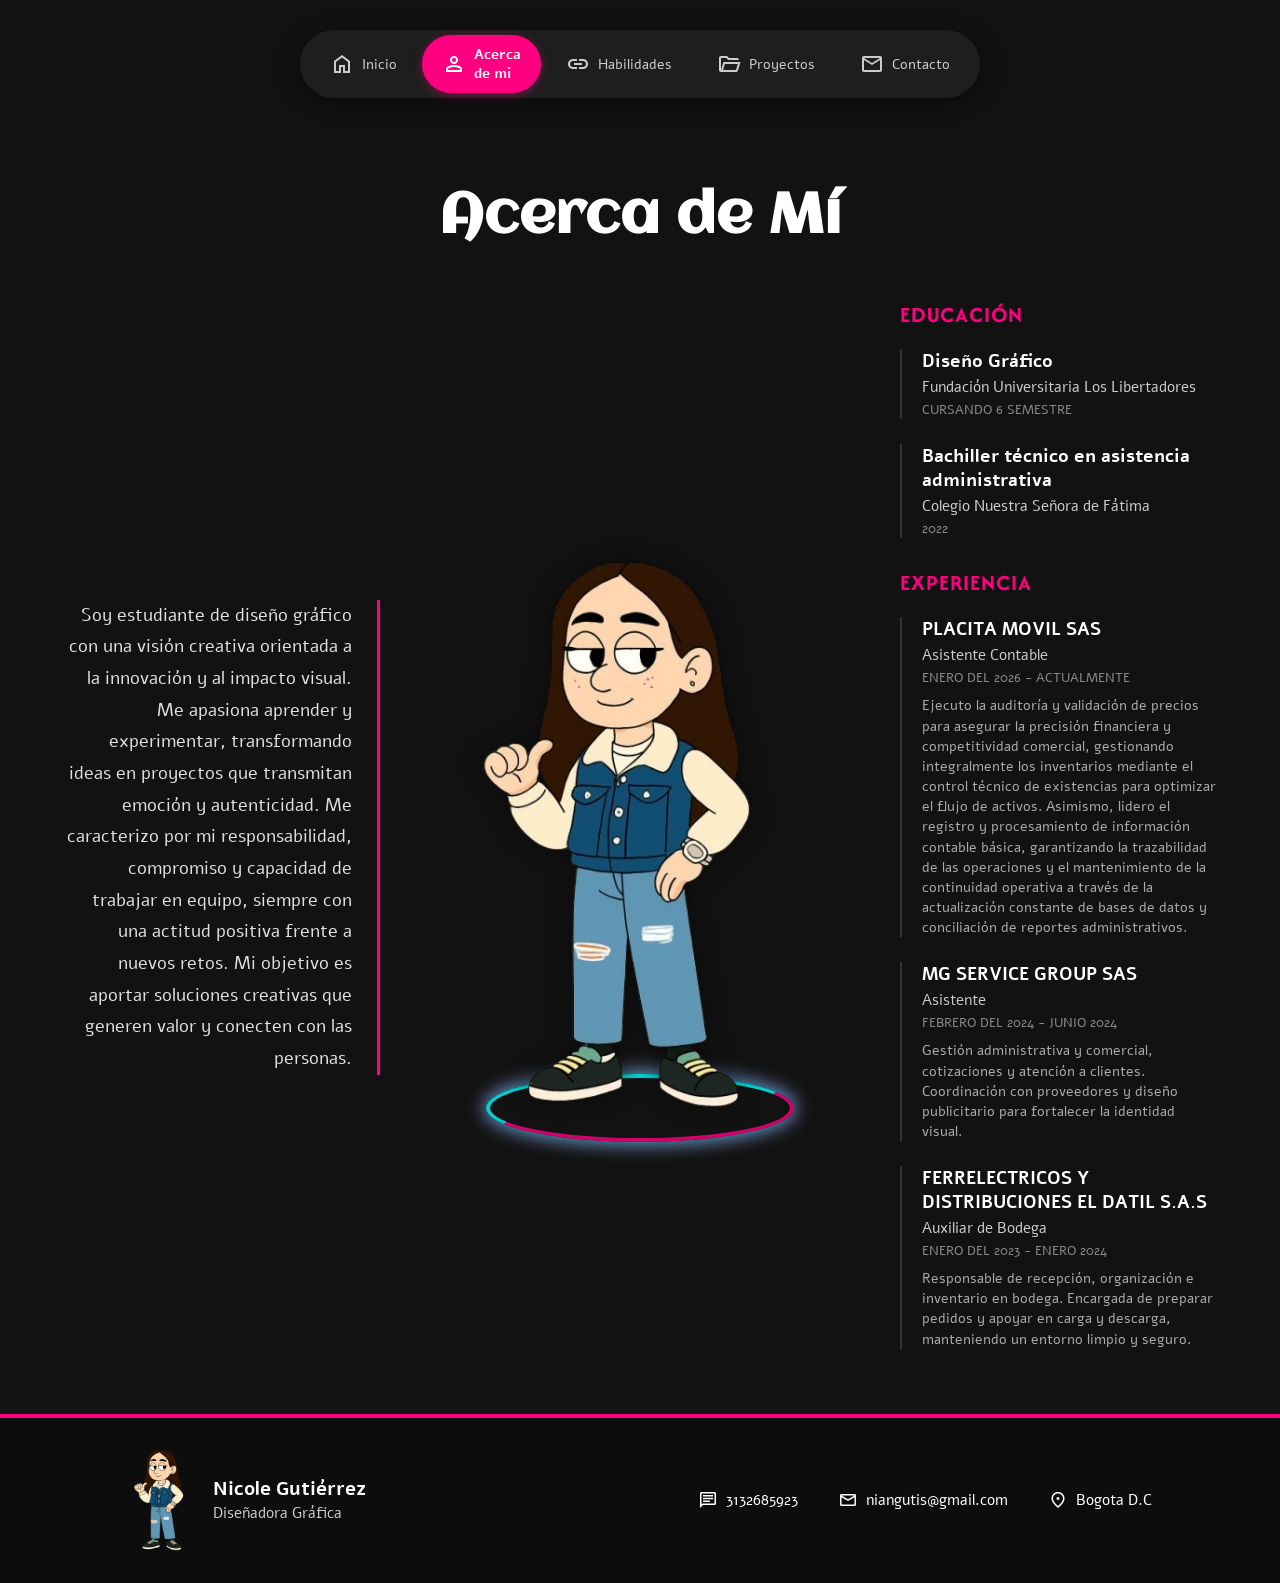
==== acerca-de.html @ ad526750 "Inicio Inicio" ====
<!DOCTYPE html>
<html lang="es" class="notranslate">

<head>
    <meta charset="UTF-8">
    <meta name="google" content="notranslate">
    <meta name="viewport" content="width=device-width, initial-scale=1.0">
    <title>Acerca de Mí - Nicole Gutiérrez</title>

    <link rel="preconnect" href="https://fonts.googleapis.com">
    <link rel="preconnect" href="https://fonts.gstatic.com" crossorigin>
    <link
        href="https://fonts.googleapis.com/css2?family=Aclonica&family=Afacad:wght@400;700&family=Alef:wght@400;700&display=swap"
        rel="stylesheet">
    <link rel="stylesheet"
        href="https://fonts.googleapis.com/css2?family=Material+Symbols+Outlined:opsz,wght,FILL,GRAD@24,400,0,0" />
    <link rel="stylesheet" href="https://cdnjs.cloudflare.com/ajax/libs/animate.css/4.1.1/animate.min.css" />

    <style>
        body,
        html {
            margin: 0;
            padding: 0;
            min-height: 100%;
            background-color: #121212;
            font-family: 'Alef', sans-serif;
            color: white;
            overflow-x: hidden;
        }

        h1,
        h2 {
            font-family: 'Aclonica', sans-serif;
        }

        .material-symbols-outlined {
            font-family: 'Material Symbols Outlined' !important;
            font-feature-settings: 'liga';
            -webkit-font-smoothing: antialiased;
        }

        .barra-nav {
            position: fixed;
            top: 30px;
            left: 50%;
            transform: translateX(-50%);
            background: #1e1e1e;
            padding: 5px 10px;
            border-radius: 50px;
            display: flex;
            align-items: center;
            gap: 5px;
            z-index: 1000;
            box-shadow: 0 4px 20px rgba(0, 0, 0, 0.5);
        }

        .barra-nav a {
            color: #cccccc;
            text-decoration: none;
            font-size: 14px;
            padding: 10px 20px;
            border-radius: 30px;
            display: flex;
            align-items: center;
            gap: 8px;
            transition: 0.3s;
            font-family: 'Alef', sans-serif;
        }

        @media (min-width: 993px) {
            .barra-nav a.activo {
                background-color: #FF0080;
                color: white;
                font-weight: bold;
                box-shadow: 0 2px 10px rgba(255, 0, 128, 0.4);
            }

            .barra-nav a:not(.activo):hover {
                background-color: rgba(255, 255, 255, 0.1);
                color: white;
            }
        }

        .seccion-acerca {
            padding: 140px 5% 40px;
            min-height: 80vh;
            display: flex;
            flex-direction: column;
            align-items: center;
        }

        .titulo-pagina {
            font-size: 3.5rem;
            margin-bottom: 50px;
            text-align: center;
            color: white;
        }

        .contenedor-grid {
            display: grid;
            grid-template-columns: 1fr 400px 1fr;
            gap: 40px;
            width: 100%;
            max-width: 1400px;
            align-items: center;
        }

        .columna-izquierda {
            text-align: right;
            padding-right: 20px;
        }

        .columna-centro {
            display: flex;
            justify-content: center;
            align-items: center;
            position: relative;
        }

        .columna-derecha {
            text-align: left;
            padding-left: 20px;
        }

        .parrafo-bio {
            font-size: 1.1rem;
            line-height: 1.8;
            color: #e0e0e0;
            border-right: 3px solid #FF0080;
            padding-right: 25px;
        }

        .contenedor-imagen {
            position: relative;
            width: 100%;
            display: flex;
            justify-content: center;
        }

        .img-nicole {
            width: 100%;
            height: auto;
            max-width: 380px;
            z-index: 10;
            filter: drop-shadow(0 0 10px rgba(0, 0, 0, 0.5));
            animation: flotar 4s ease-in-out infinite;
        }

        .aro-neon {
            position: absolute;
            bottom: -20px;
            left: 50%;
            width: 300px;
            height: 60px;
            border-radius: 50%;
            transform: translateX(-50%);
            z-index: 1;
            background: transparent;
            border: 4px solid transparent;
            border-left-color: #00FFFF;
            border-right-color: #FF0080;
            border-top-color: #00FFFF;
            border-bottom-color: #FF0080;
            box-shadow: 0 0 20px #00FFFF, 0 0 20px #FF0080;
            opacity: 0.8;
        }

        .titulo-seccion-info {
            font-family: 'Afacad', sans-serif;
            color: #FF0080;
            font-size: 1.4rem;
            margin-bottom: 20px;
            margin-top: 30px;
            text-transform: uppercase;
            letter-spacing: 1px;
            font-weight: 700;
        }

        .titulo-seccion-info:first-child {
            margin-top: 0;
        }

        .lista-info {
            list-style: none;
            padding: 0;
            margin: 0;
        }

        .item-info {
            margin-bottom: 25px;
            position: relative;
            padding-left: 20px;
            border-left: 2px solid #333;
            transition: 0.3s;
        }

        .item-info:hover {
            border-left-color: #00FFFF;
        }

        .nombre-item {
            display: block;
            font-weight: bold;
            font-size: 1.1rem;
            color: white;
            margin-bottom: 4px;
        }

        .lugar-item {
            display: block;
            font-size: 0.95rem;
            color: #ccc;
            margin-bottom: 4px;
        }

        .fecha-item {
            display: block;
            font-size: 0.8rem;
            color: #888;
            margin-bottom: 8px;
            text-transform: uppercase;
        }

        .descripcion-item {
            font-size: 0.9rem;
            color: #aaa;
            line-height: 1.4;
            margin: 0;
        }

        @keyframes flotar {
            0% {
                transform: translateY(0px);
            }

            50% {
                transform: translateY(-15px);
            }

            100% {
                transform: translateY(0px);
            }
        }

        .pie-pagina {
            background-color: #0d0d0d;
            border-top: 4px solid #FF0080;
            color: white;
            font-family: 'Alef', sans-serif;
            display: flex;
            justify-content: space-between;
            align-items: center;
            padding: 30px 10%;
            margin-top: 0;
        }

        .identidad-pie {
            display: flex;
            align-items: center;
            gap: 15px;
        }

        .avatar-pie {
            width: 70px;
            height: auto;
            border-radius: 0;
            object-fit: contain;
        }

        .info-pie h4 {
            margin: 0;
            font-size: 1.2rem;
            font-weight: bold;
        }

        .info-pie span {
            color: #cccccc;
            font-size: 0.95rem;
        }

        .contacto-pie {
            display: flex;
            flex-direction: row;
            gap: 40px;
        }

        .item-contacto {
            display: flex;
            align-items: center;
            gap: 8px;
            font-size: 0.95rem;
        }

        .item-contacto .material-symbols-outlined {
            color: white;
            font-size: 20px !important;
        }

        @media (max-width: 992px) {
            .seccion-acerca {
                padding: 40px 5% 60px;
            }

            .contenedor-grid {
                grid-template-columns: 1fr;
                gap: 50px;
            }

            .titulo-pagina {
                font-size: 2.5rem;
                margin-bottom: 30px;
            }

            .columna-izquierda {
                order: 2;
                text-align: justify;
                padding-right: 0;
            }

            .parrafo-bio {
                border-right: none;
                border-left: 3px solid #FF0080;
                padding-right: 0;
                padding-left: 15px;
            }

            .columna-centro {
                order: 1;
            }

            .img-nicole {
                max-width: 280px;
            }

            .aro-neon {
                width: 220px;
            }

            .columna-derecha {
                order: 3;
                padding-left: 0;
            }

            .barra-nav {
                top: auto;
                bottom: -2px;
                left: 0;
                width: 100%;
                transform: none;
                background: #181818;
                border-radius: 25px 25px 0 0;
                justify-content: space-around;
                align-items: flex-end;
                padding: 15px 0 20px;
                box-shadow: 0 -5px 20px rgba(0, 0, 0, 0.5);
            }

            .barra-nav a {
                flex-direction: column;
                padding: 0;
                font-size: 10px;
                color: #888;
                flex: 1;
                background: none !important;
                box-shadow: none !important;
            }

            .link-acerca {
                order: 1;
            }

            .link-habilidades {
                order: 2;
            }

            .link-inicio {
                order: 3;
            }

            .link-proyectos {
                order: 4;
            }

            .link-contacto {
                order: 5;
            }

            .link-inicio .material-symbols-outlined {
                background: white;
                color: black !important;
                width: 55px;
                height: 55px;
                border-radius: 50%;
                display: flex;
                align-items: center;
                justify-content: center;
                font-size: 28px;
                margin: 0 auto;
                transform: translateY(-35px);
                border: 6px solid #121212;
                box-shadow: 0 5px 10px rgba(0, 0, 0, 0.5);
            }

            .link-inicio span:not(.material-symbols-outlined) {
                margin-top: -28px;
                font-weight: bold;
                color: white;
            }

            .barra-nav a.activo:not(.link-inicio) {
                color: #FF0080;
            }

            .barra-nav a.activo:not(.link-inicio) .material-symbols-outlined {
                color: #FF0080;
            }

            .barra-nav a:not(.activo) {
                color: #aaa;
            }

            .barra-nav a:not(.activo) .material-symbols-outlined {
                color: white;
            }

            .pie-pagina {
                flex-direction: row;
                justify-content: space-between;
                padding: 15px 3%;
                padding-bottom: 100px;
            }

            .identidad-pie {
                gap: 8px;
            }

            .avatar-pie {
                width: 45px;
            }

            .info-pie h4 {
                font-size: 0.9rem;
                margin-bottom: 2px;
            }

            .info-pie span {
                font-size: 0.7rem;
            }

            .contacto-pie {
                flex-direction: column;
                gap: 5px;
                align-items: flex-start;
            }

            .item-contacto {
                font-size: 0.7rem;
                white-space: nowrap;
            }

            .item-contacto .material-symbols-outlined {
                font-size: 16px !important;
            }
        }
    </style>
</head>

<body>

    <nav class="barra-nav notranslate">
        <a href="index.html" class="link-inicio"><span
                class="material-symbols-outlined">home</span><span>Inicio</span></a>
        <a href="acerca-de.html" class="activo link-acerca"><span
                class="material-symbols-outlined">person</span><span>Acerca de mi</span></a>
        <a href="habilidades.html" class="link-habilidades"><span
                class="material-symbols-outlined">link</span><span>Habilidades</span></a>
        <a href="proyectos.html" class="link-proyectos"><span
                class="material-symbols-outlined">folder_open</span><span>Proyectos</span></a>
        <a href="contacto.html" class="link-contacto"><span
                class="material-symbols-outlined">mail</span><span>Contacto</span></a>
    </nav>

    <section class="seccion-acerca">
        <h1 class="titulo-pagina wow animate__animated animate__fadeInDown">Acerca de Mí</h1>

        <div class="contenedor-grid">

            <div class="columna-izquierda wow animate__animated animate__fadeInLeft">
                <p class="parrafo-bio">
                    Soy estudiante de diseño gráfico con una visión creativa orientada a la innovación y al impacto
                    visual. Me apasiona aprender y experimentar, transformando ideas en proyectos que transmitan emoción
                    y autenticidad. Me caracterizo por mi responsabilidad, compromiso y capacidad de trabajar en equipo,
                    siempre con una actitud positiva frente a nuevos retos. Mi objetivo es aportar soluciones creativas
                    que generen valor y conecten con las personas.
                </p>
            </div>

            <div class="columna-centro wow animate__animated animate__zoomIn">
                <div class="contenedor-imagen">
                    <img src="./images/acercade.png" alt="Avatar Nicole" class="img-nicole">
                    <div class="aro-neon"></div>
                </div>
            </div>

            <div class="columna-derecha wow animate__animated animate__fadeInRight">

                <h3 class="titulo-seccion-info">Educación</h3>
                <ul class="lista-info">
                    <li class="item-info">
                        <span class="nombre-item">Diseño Gráfico</span>
                        <span class="lugar-item">Fundación Universitaria Los Libertadores</span>
                        <span class="fecha-item">Cursando 6 semestre</span>
                    </li>
                    <li class="item-info">
                        <span class="nombre-item">Bachiller técnico en asistencia administrativa</span>
                        <span class="lugar-item">Colegio Nuestra Señora de Fátima</span>
                        <span class="fecha-item">2022</span>
                    </li>
                </ul>

                <h3 class="titulo-seccion-info">Experiencia</h3>
                <ul class="lista-info">

                    <li class="item-info">
                        <span class="nombre-item">PLACITA MOVIL SAS</span>
                        <span class="lugar-item">Asistente Contable</span>
                        <span class="fecha-item">Enero del 2026 - Actualmente</span>
                        <p class="descripcion-item">Ejecuto la auditoría y validación de precios para asegurar la
                            precisión financiera y competitividad comercial, gestionando
                            integralmente los inventarios mediante el control técnico de existencias para optimizar el
                            flujo de activos. Asimismo, lidero el registro y procesamiento
                            de información contable básica, garantizando la trazabilidad de las operaciones y el
                            mantenimiento de la continuidad operativa a través de la actualización
                            constante de bases de datos y conciliación de reportes administrativos.</p>
                    </li>

                    <li class="item-info">
                        <span class="nombre-item">MG SERVICE GROUP SAS</span>
                        <span class="lugar-item">Asistente</span>
                        <span class="fecha-item">Febrero del 2024 - Junio 2024</span>
                        <p class="descripcion-item">Gestión administrativa y comercial, cotizaciones y atención a
                            clientes. Coordinación con proveedores y diseño publicitario para fortalecer la identidad
                            visual.</p>
                    </li>

                    <li class="item-info">
                        <span class="nombre-item">FERRELECTRICOS Y DISTRIBUCIONES EL DATIL S.A.S</span>
                        <span class="lugar-item">Auxiliar de Bodega</span>
                        <span class="fecha-item">Enero del 2023 - Enero 2024</span>
                        <p class="descripcion-item">Responsable de recepción, organización e inventario en bodega.
                            Encargada de preparar pedidos y apoyar en carga y descarga, manteniendo un entorno limpio y
                            seguro.</p>
                    </li>




                </ul>

            </div>
        </div>
    </section>

    <footer class="pie-pagina">
        <div class="identidad-pie">
            <img src="./images/acercade.png" alt="Avatar" class="avatar-pie">
            <div class="info-pie">
                <h4>Nicole Gutiérrez</h4>
                <span>Diseñadora Gráfica</span>
            </div>
        </div>

        <div class="contacto-pie">
            <div class="item-contacto">
                <span class="material-symbols-outlined">chat</span>
                <span>3132685923</span>
            </div>
            <div class="item-contacto">
                <span class="material-symbols-outlined">mail</span>
                <span>niangutis@gmail.com</span>
            </div>
            <div class="item-contacto">
                <span class="material-symbols-outlined">location_on</span>
                <span>Bogota D.C</span>
            </div>
        </div>
    </footer>

    <script src="https://cdnjs.cloudflare.com/ajax/libs/wow/1.1.2/wow.min.js"></script>
    <script>
        new WOW().init();
    </script>
</body>

</html>
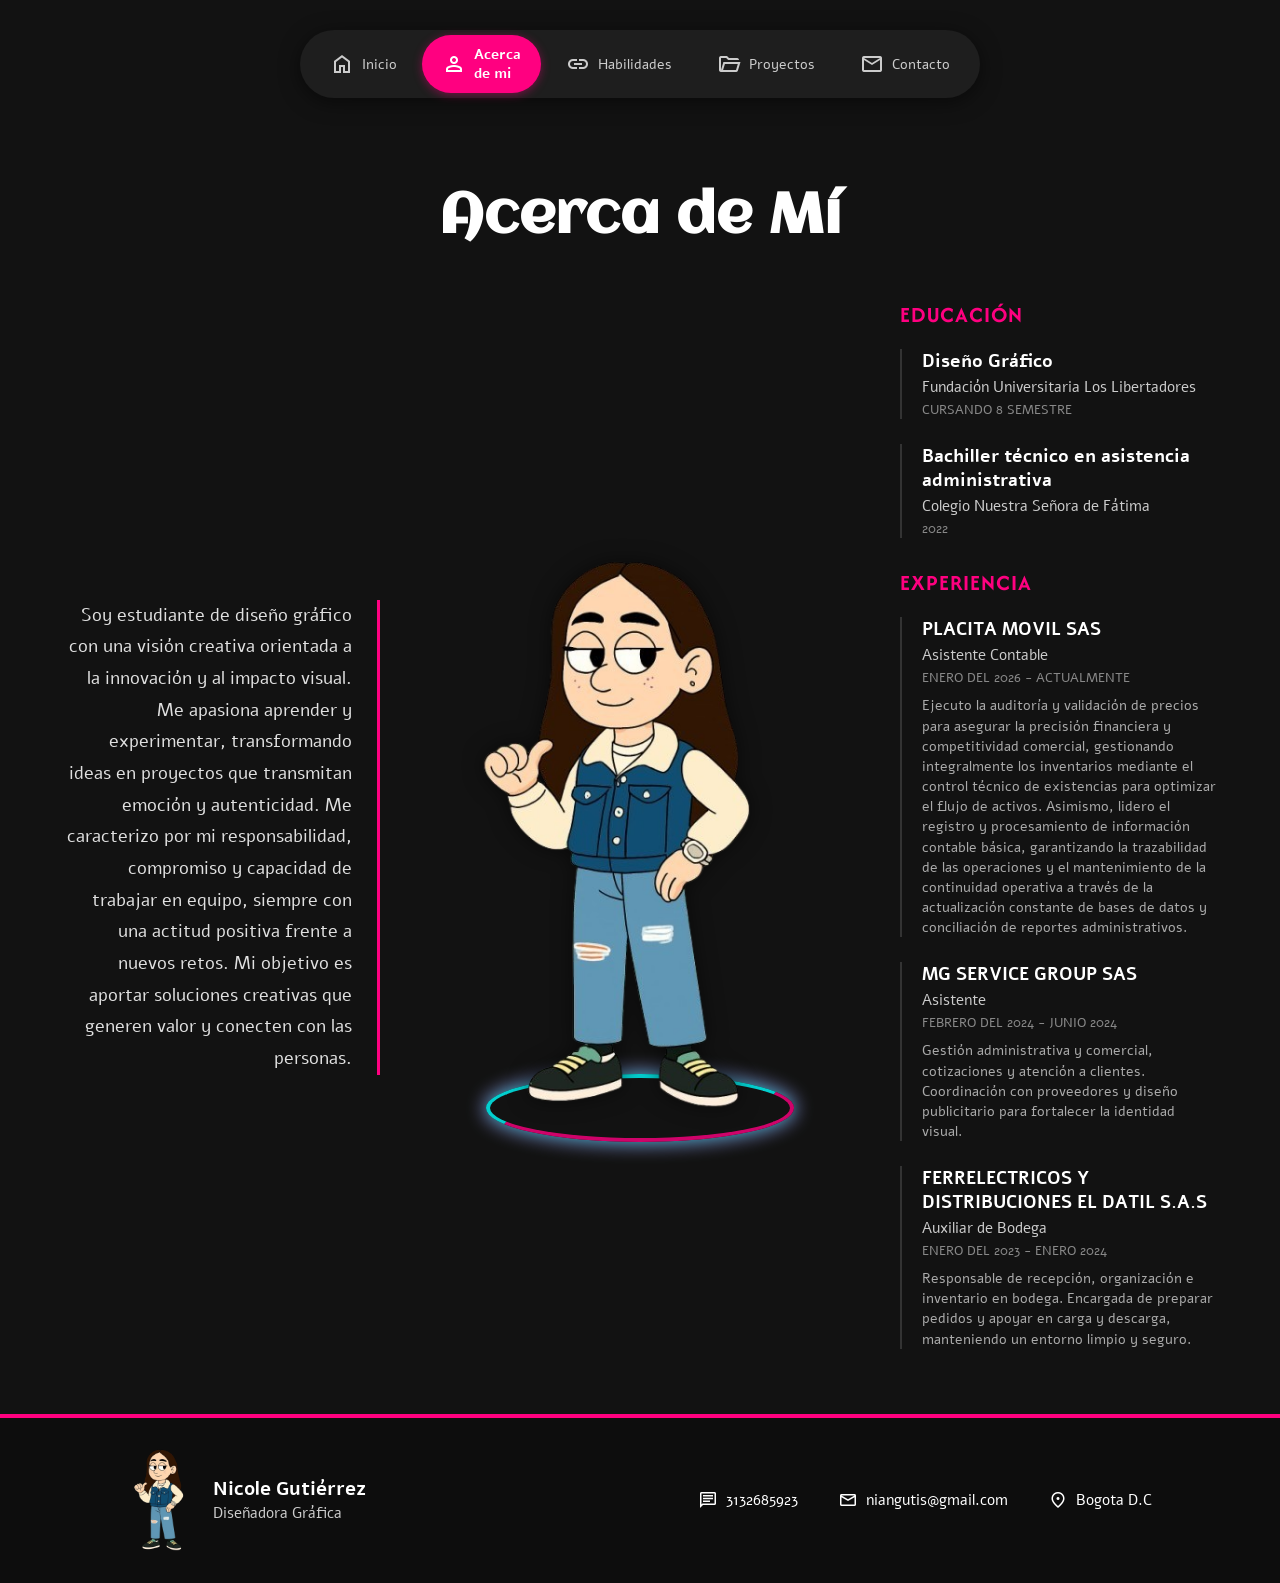
==== commit 6aae9b11: "Update acerca-de.html" ====
--- a/acerca-de.html
+++ b/acerca-de.html
@@ -509,7 +509,7 @@
                     <li class="item-info">
                         <span class="nombre-item">Diseño Gráfico</span>
                         <span class="lugar-item">Fundación Universitaria Los Libertadores</span>
-                        <span class="fecha-item">Cursando 6 semestre</span>
+                        <span class="fecha-item">Cursando 8 semestre</span>
                     </li>
                     <li class="item-info">
                         <span class="nombre-item">Bachiller técnico en asistencia administrativa</span>
@@ -592,4 +592,4 @@
     </script>
 </body>
 
-</html>+</html>
